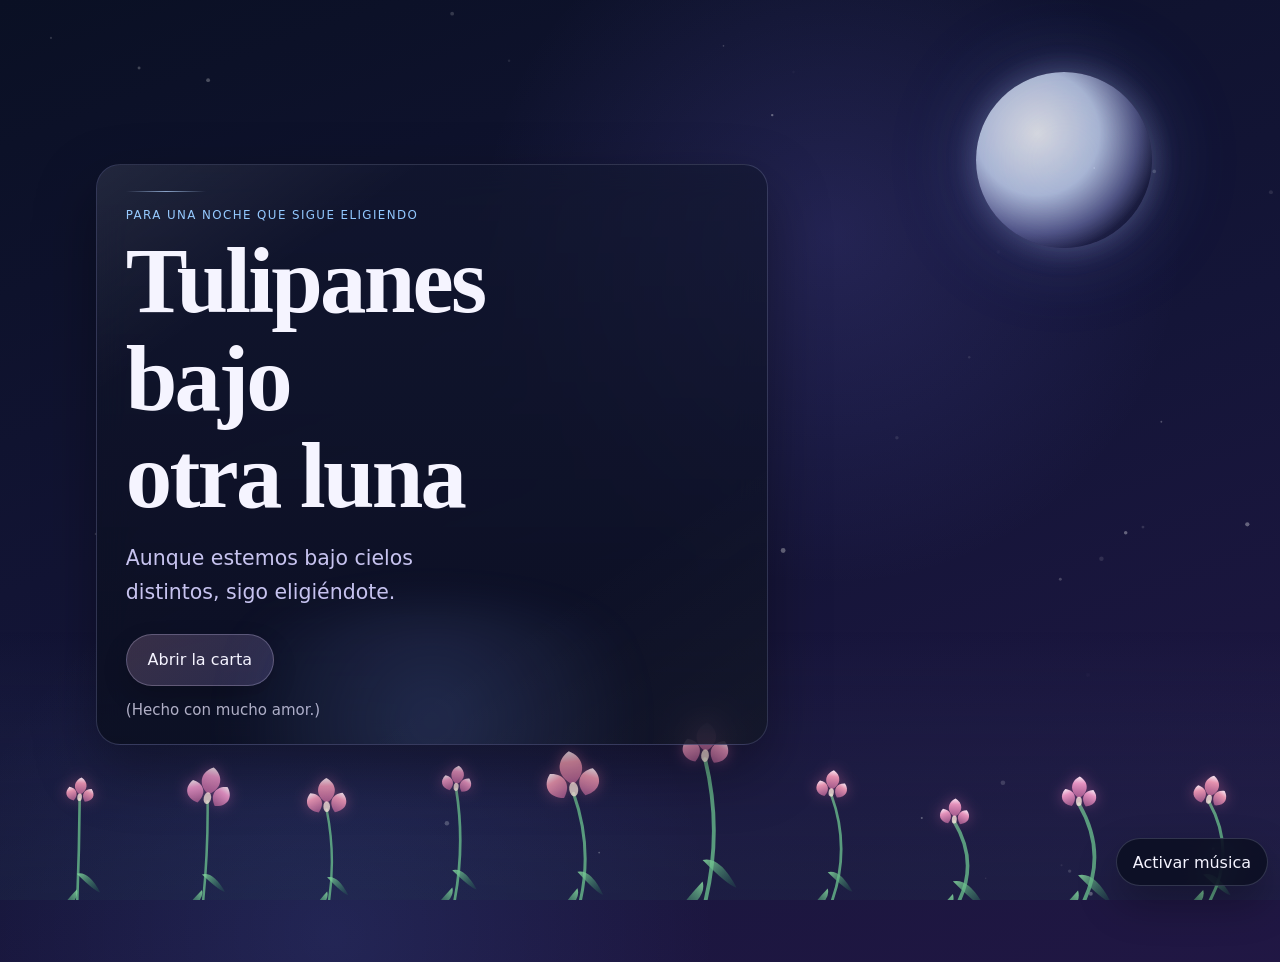
==== tulipanes-bajo-otra-luna.html @ ce3b60b4 "inicio" ====
<!DOCTYPE html>
<html lang="es">
<head>
  <meta charset="UTF-8">
  <meta name="viewport" content="width=device-width, initial-scale=1.0, viewport-fit=cover">
  <title>Tulipanes bajo otra luna</title>
  <link rel="stylesheet" href="tulipanes-bajo-otra-luna.css">
</head>
<body class="intro-locked">
  <div class="scene" aria-hidden="true">
    <div class="moon"></div>
    <canvas id="sky"></canvas>
  </div>

  <main class="page">
    <section class="hero" id="top">
      <div class="hero-card">
        <div class="hero-ornament" aria-hidden="true"></div>
        <p class="eyebrow">Para una noche que sigue eligiendo</p>
        <h1>Tulipanes bajo otra luna</h1>
        <p class="hero-subtitle">Aunque estemos bajo cielos distintos, sigo eligiéndote.</p>
        <div class="hero-actions">
          <button id="openLetter" class="btn" type="button">Abrir la carta</button>
        </div>
        <p class="hero-note">(Hecho con mucho amor.)</p>
      </div>
    </section>

    <section class="content" aria-label="Carta y detalles">
      <article id="letterPanel" class="panel letter-panel" tabindex="-1" aria-hidden="true" hidden>
        <div class="split">
          <div>
            <h2 id="letterHeading">Feliz cumpleaños, mi amor 🌷</h2>
            <div id="letterBody" class="letter-body"></div>
            <div class="section-actions">
              <button id="letterNext" class="btn secondary" type="button">Ver cuánto llevamos</button>
            </div>
          </div>
          <div id="photoFrame" class="photo-frame">
            <img id="photo" alt="">
          </div>
        </div>
      </article>

      <section id="counterSection" class="panel reveal-panel" aria-labelledby="counterHeading" hidden>
        <h2 id="counterHeading">Llevamos</h2>
        <p class="stat-copy">El tiempo no se ha puesto de acuerdo con la distancia.</p>
        <div class="counter-grid">
          <div id="counterValue" class="counter-value" aria-live="polite">0 años, 0 meses, 0 días, 00:00:00</div>
        </div>
        <div class="section-actions">
          <button id="counterNext" class="btn secondary" type="button">Seguir</button>
        </div>
      </section>

      <section id="closingSection" class="panel closing reveal-panel" aria-labelledby="closingHeading" hidden>
        <h2 id="closingHeading" class="sr-only">Cierre</h2>
        <p class="closing-quote">No te dejaré solita nunca.</p>
        <button id="backToTop" class="btn" type="button">Releer desde el inicio</button>
      </section>
    </section>
  </main>

  <button id="musicToggle" class="music-toggle" type="button" hidden aria-pressed="false">
    Activar música
  </button>
  <audio id="bgMusic" loop preload="none" aria-hidden="true"></audio>

  <script src="tulipanes-bajo-otra-luna.js"></script>
</body>
</html>
---- tulipanes-bajo-otra-luna.css ----
:root {
  color-scheme: dark;
  --bg-1: #0a1024;
  --bg-2: #141538;
  --bg-3: #27184a;
  --panel: rgba(12, 17, 38, 0.72);
  --panel-strong: rgba(10, 14, 30, 0.84);
  --line: rgba(190, 194, 255, 0.2);
  --text: #f5f4ff;
  --muted: #c7c3ef;
  --accent: #f4b5d7;
  --accent-2: #b6a8ff;
  --accent-3: #92c8ff;
  --focus: #fff0a6;
  --shadow: 0 24px 60px rgba(0, 0, 0, 0.35);
  --radius: 24px;
  --content-width: min(92vw, 68rem);
  --header-offset: 5rem;
  --safe-top: env(safe-area-inset-top, 0px);
  --safe-right: env(safe-area-inset-right, 0px);
  --safe-bottom: env(safe-area-inset-bottom, 0px);
  --safe-left: env(safe-area-inset-left, 0px);
}

* {
  box-sizing: border-box;
}

html {
  scroll-behavior: smooth;
}

body {
  margin: 0;
  min-height: 100vh;
  min-height: 100svh;
  font-family: ui-sans-serif, system-ui, -apple-system, BlinkMacSystemFont, "Segoe UI", sans-serif;
  color: var(--text);
  background:
    radial-gradient(circle at 50% 20%, rgba(133, 120, 255, 0.16), transparent 22rem),
    radial-gradient(circle at 20% 80%, rgba(101, 150, 255, 0.12), transparent 24rem),
    linear-gradient(160deg, var(--bg-1), var(--bg-2) 42%, var(--bg-3));
  background-size: 130% 130%;
  animation: nightShift 24s ease-in-out infinite alternate;
  overflow-x: hidden;
}

body.intro-locked {
  height: 100vh;
  height: 100svh;
  overflow: hidden;
}

body.motion-reduced,
body.motion-reduced * {
  animation-duration: 0.001ms !important;
  animation-iteration-count: 1 !important;
  transition-duration: 0.001ms !important;
  scroll-behavior: auto !important;
}

body::before {
  content: "";
  position: fixed;
  inset: 0;
  background:
    radial-gradient(circle at 15% 20%, rgba(255, 255, 255, 0.045), transparent 0.18rem),
    radial-gradient(circle at 78% 28%, rgba(255, 255, 255, 0.05), transparent 0.14rem),
    radial-gradient(circle at 62% 8%, rgba(255, 255, 255, 0.05), transparent 0.11rem),
    radial-gradient(circle at 85% 75%, rgba(255, 255, 255, 0.04), transparent 0.16rem);
  opacity: 0.8;
  pointer-events: none;
  mix-blend-mode: screen;
}

a,
button {
  font: inherit;
}

button {
  border: 0;
  cursor: pointer;
}

button:focus-visible,
a:focus-visible {
  outline: 3px solid var(--focus);
  outline-offset: 4px;
}

.scene {
  position: fixed;
  inset: 0;
  z-index: 0;
  pointer-events: none;
}

.moon {
  position: absolute;
  top: 8vh;
  right: 10vw;
  width: clamp(7rem, 18vw, 11rem);
  aspect-ratio: 1;
  border-radius: 50%;
  background:
    radial-gradient(circle at 35% 35%, rgba(255, 255, 255, 0.95), rgba(212, 226, 255, 0.88) 38%, rgba(173, 180, 255, 0.4) 62%, rgba(173, 180, 255, 0.02) 75%, transparent 78%);
  box-shadow:
    0 0 30px rgba(185, 198, 255, 0.3),
    0 0 80px rgba(156, 151, 255, 0.16),
    0 0 140px rgba(127, 180, 255, 0.12);
  filter: saturate(1.05);
  opacity: 0.88;
  animation: moonFloat 12s ease-in-out infinite;
}

.moon::before {
  content: "";
  position: absolute;
  inset: -18%;
  border-radius: 50%;
  background: radial-gradient(circle, rgba(189, 214, 255, 0.12), transparent 66%);
  filter: blur(10px);
}

#sky {
  width: 100%;
  height: 100%;
  display: block;
}

.page {
  position: relative;
  z-index: 1;
  width: min(calc(100vw - 1.2rem - var(--safe-left) - var(--safe-right)), 68rem);
  margin: 0 auto;
  padding: calc(0.85rem + var(--safe-top)) var(--safe-right) calc(4rem + var(--safe-bottom)) var(--safe-left);
}

.hero {
  min-height: calc(100vh - 1.5rem - var(--safe-top));
  min-height: calc(100svh - 1.5rem - var(--safe-top));
  display: grid;
  align-items: center;
  padding: 2.4rem 0 2rem;
}

.hero-card,
.panel {
  position: relative;
  background: linear-gradient(180deg, rgba(18, 23, 47, 0.68), rgba(10, 14, 30, 0.82));
  border: 1px solid var(--line);
  border-radius: var(--radius);
  box-shadow: var(--shadow);
  backdrop-filter: blur(16px);
  overflow: hidden;
}

.hero-card {
  max-width: 42rem;
  padding: 2.2rem 1.5rem 1.5rem;
}

.hero-card::after {
  content: "";
  position: absolute;
  left: 8%;
  right: 8%;
  bottom: -16%;
  height: 40%;
  border-radius: 50%;
  background: radial-gradient(circle, rgba(128, 161, 255, 0.18), transparent 68%);
  filter: blur(20px);
  pointer-events: none;
}

.hero-card::before,
.panel::before {
  content: "";
  position: absolute;
  inset: 0;
  background: linear-gradient(145deg, rgba(255, 255, 255, 0.08), transparent 22%, transparent 72%, rgba(255, 255, 255, 0.03));
  pointer-events: none;
}

.hero-ornament {
  width: 5rem;
  height: 1px;
  margin-bottom: 1rem;
  background: linear-gradient(90deg, rgba(255, 255, 255, 0), rgba(180, 213, 255, 0.85), rgba(255, 255, 255, 0));
  opacity: 0.85;
}

.eyebrow {
  margin: 0 0 0.65rem;
  color: var(--accent-3);
  letter-spacing: 0.12em;
  text-transform: uppercase;
  font-size: 0.74rem;
}

h1,
h2,
h3 {
  margin: 0;
  font-family: ui-serif, Georgia, Cambria, "Times New Roman", serif;
  line-height: 1.05;
  letter-spacing: -0.03em;
}

h1 {
  max-width: 10ch;
  font-size: clamp(2.8rem, 9vw, 5.8rem);
  text-wrap: balance;
}

.hero-subtitle {
  max-width: 32rem;
  margin: 1rem 0 0;
  font-size: clamp(1.05rem, 2.4vw, 1.28rem);
  line-height: 1.7;
  color: var(--muted);
  text-wrap: balance;
}

.hero-actions {
  display: flex;
  flex-wrap: wrap;
  gap: 0.8rem;
  align-items: center;
  margin-top: 1.5rem;
}

.hero-note {
  margin: 0.95rem 0 0;
  color: rgba(235, 232, 255, 0.74);
  font-size: 0.94rem;
}

.content {
  display: grid;
  gap: 1rem;
  padding-top: 0.5rem;
}

body.intro-locked .content {
  visibility: hidden;
  pointer-events: none;
}

.btn {
  display: inline-flex;
  align-items: center;
  justify-content: center;
  gap: 0.55rem;
  min-height: 3.2rem;
  padding: 0.95rem 1.3rem;
  border-radius: 999px;
  background: linear-gradient(135deg, rgba(255, 194, 228, 0.18), rgba(176, 161, 255, 0.18));
  color: var(--text);
  border: 1px solid rgba(229, 216, 255, 0.26);
  box-shadow: 0 10px 24px rgba(0, 0, 0, 0.2);
  transition: transform 180ms ease, background 180ms ease, border-color 180ms ease;
  text-decoration: none;
}

.btn:hover {
  transform: translateY(-1px);
  background: linear-gradient(135deg, rgba(255, 194, 228, 0.24), rgba(176, 161, 255, 0.24));
}

.btn.secondary {
  background: rgba(16, 21, 44, 0.85);
}

.panel {
  padding: 1.35rem;
}

.letter-panel {
  opacity: 0;
  transform: translateY(1.2rem);
  transition: opacity 500ms ease, transform 500ms ease;
}

.reveal-panel {
  opacity: 0;
  transform: translateY(1.2rem);
  transition: opacity 500ms ease, transform 500ms ease;
}

.letter-panel[hidden],
.reveal-panel[hidden] {
  display: none;
}

.letter-panel.visible,
.reveal-panel.visible {
  opacity: 1;
  transform: translateY(0);
}

.panel h2 {
  font-size: clamp(1.9rem, 5vw, 3rem);
  margin-bottom: 1rem;
}

.letter-body {
  display: grid;
  gap: 1rem;
}

.letter-body p,
.section-copy,
.stat-copy {
  margin: 0;
  color: var(--muted);
  line-height: 1.8;
  font-size: 1rem;
}

.counter-grid {
  display: grid;
  gap: 0.75rem;
  margin-top: 0.85rem;
}

.counter-value {
  display: inline-flex;
  align-items: center;
  width: fit-content;
  min-height: 3rem;
  padding: 0.8rem 1rem;
  border-radius: 1rem;
  background: rgba(8, 12, 30, 0.65);
  border: 1px solid rgba(205, 215, 255, 0.18);
  color: #fff6fb;
  font-size: clamp(1rem, 3vw, 1.18rem);
  letter-spacing: 0.02em;
  flex-wrap: wrap;
}

.split {
  display: grid;
  gap: 1rem;
}

.photo-frame {
  display: none;
  margin-top: 1.2rem;
  padding: 0.9rem;
  border-radius: 1.3rem;
  border: 1px solid rgba(233, 228, 255, 0.16);
  background: rgba(8, 12, 27, 0.58);
  box-shadow: inset 0 1px 0 rgba(255, 255, 255, 0.06);
}

.photo-frame.visible {
  display: block;
}

.photo-frame img {
  display: block;
  width: 100%;
  height: auto;
  max-height: 24rem;
  object-fit: cover;
  border-radius: 1rem;
  border: 1px solid rgba(255, 255, 255, 0.08);
}

.copy-status {
  min-height: 1.4rem;
  margin-top: 0.7rem;
  color: var(--accent);
  font-size: 0.95rem;
}

.section-actions {
  display: flex;
  justify-content: flex-start;
  margin-top: 1.25rem;
}

.music-toggle {
  position: fixed;
  right: max(0.75rem, calc(0.75rem + var(--safe-right)));
  bottom: max(0.9rem, calc(0.9rem + var(--safe-bottom)));
  z-index: 5;
  min-height: 2.95rem;
  padding: 0.82rem 1rem;
  border-radius: 999px;
  color: var(--text);
  background: rgba(9, 13, 30, 0.78);
  border: 1px solid rgba(212, 220, 255, 0.18);
  backdrop-filter: blur(14px);
  box-shadow: 0 18px 40px rgba(0, 0, 0, 0.28);
}

.closing {
  text-align: center;
  padding: 1.6rem 1.2rem;
}

.closing-quote {
  margin: 0 0 1.1rem;
  font-family: ui-serif, Georgia, Cambria, "Times New Roman", serif;
  font-size: clamp(1.55rem, 4.6vw, 2.6rem);
  line-height: 1.35;
  color: #fff7fb;
  text-wrap: balance;
}

.sr-only {
  position: absolute;
  width: 1px;
  height: 1px;
  padding: 0;
  margin: -1px;
  overflow: hidden;
  clip: rect(0, 0, 0, 0);
  white-space: nowrap;
  border: 0;
}

@media (min-width: 700px) {
  .hero-card,
  .panel {
    padding: 1.6rem 1.8rem;
  }

  .content {
    gap: 1.2rem;
  }

  .split {
    grid-template-columns: 1.3fr 0.9fr;
    align-items: start;
  }
}

@media (max-width: 699px) {
  :root {
    --content-width: min(calc(100vw - 1.2rem - var(--safe-left) - var(--safe-right)), 42rem);
  }

  .moon {
    top: calc(4rem + var(--safe-top));
    right: 4vw;
    width: clamp(5.5rem, 24vw, 7.5rem);
    opacity: 0.78;
  }

  .page {
    width: 100%;
    padding-left: max(0.6rem, var(--safe-left));
    padding-right: max(0.6rem, var(--safe-right));
    padding-bottom: calc(3.5rem + var(--safe-bottom));
  }

  .hero {
    min-height: calc(100svh - var(--safe-top));
    padding: 1.3rem 0 1rem;
    align-items: center;
  }

  .hero-card,
  .panel {
    border-radius: 20px;
  }

  .hero-card {
    width: 100%;
    padding: 1.45rem 1rem 1.2rem;
  }

  .hero-ornament {
    width: 4.2rem;
    margin-bottom: 0.8rem;
  }

  h1 {
    max-width: 9ch;
    font-size: clamp(2.55rem, 12vw, 4rem);
  }

  .hero-subtitle {
    max-width: 20rem;
    font-size: 1.02rem;
    line-height: 1.7;
  }

  .hero-actions {
    gap: 0.7rem;
  }

  .btn {
    width: 100%;
    min-height: 3.35rem;
    padding-inline: 1rem;
  }

  .panel {
    padding: 1.1rem 1rem;
  }

  .panel h2 {
    font-size: clamp(1.55rem, 8vw, 2.1rem);
  }

  .letter-body p,
  .section-copy,
  .stat-copy {
    font-size: 0.98rem;
    line-height: 1.75;
  }

  .counter-value {
    width: 100%;
    font-size: 0.98rem;
    line-height: 1.5;
  }

  .photo-frame {
    margin-top: 0.4rem;
  }

  .photo-frame img {
    max-height: 16rem;
  }

  .closing {
    padding: 1.35rem 1rem;
  }

  .closing-quote {
    font-size: clamp(1.35rem, 7vw, 1.9rem);
  }

  .music-toggle {
    min-height: 3rem;
    padding: 0.82rem 0.95rem;
    font-size: 0.94rem;
  }
}

@media (max-width: 380px) {
  .hero {
    padding-top: 1.5rem;
  }

  .hero-card,
  .panel {
    border-radius: 18px;
  }

  .hero-card {
    padding: 1.2rem 0.9rem 1.1rem;
  }

  .eyebrow {
    font-size: 0.68rem;
  }

  .counter-value {
    padding: 0.75rem 0.85rem;
  }
}

@media (prefers-reduced-motion: reduce) {
  html {
    scroll-behavior: auto;
  }

  body {
    animation: none;
  }

  .moon,
  .letter-panel,
  .btn {
    transition: none;
    animation: none;
  }
}

@keyframes nightShift {
  from {
    background-position: 0% 50%;
  }
  to {
    background-position: 100% 50%;
  }
}

@keyframes moonFloat {
  0%, 100% {
    transform: translate3d(0, 0, 0);
  }
  50% {
    transform: translate3d(0, -0.4rem, 0);
  }
}
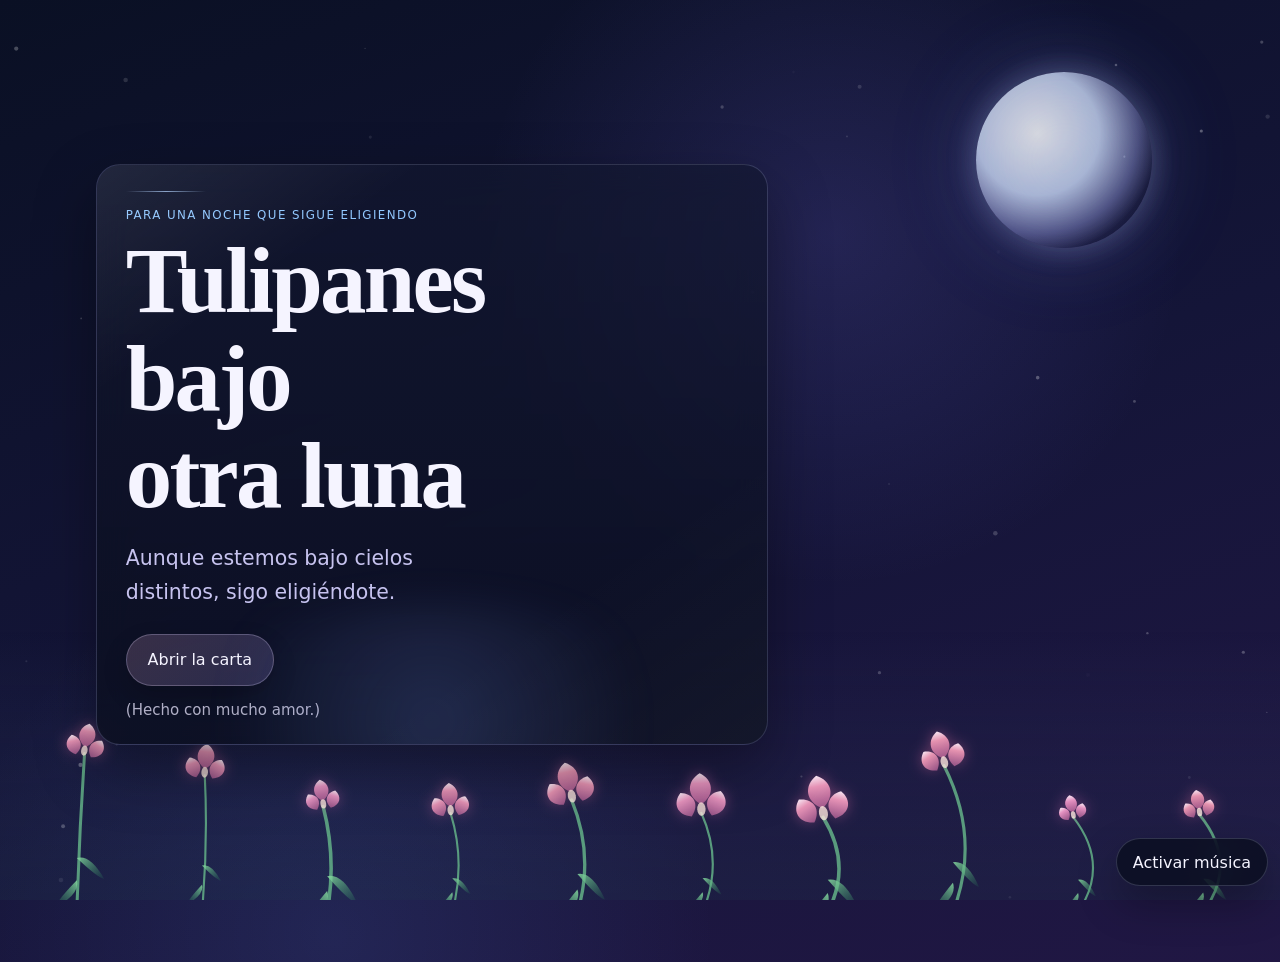
==== commit 06fc7453: "actualizacion" ====
--- a/tulipanes-bajo-otra-luna.html
+++ b/tulipanes-bajo-otra-luna.html
@@ -56,10 +56,42 @@
       <section id="closingSection" class="panel closing reveal-panel" aria-labelledby="closingHeading" hidden>
         <h2 id="closingHeading" class="sr-only">Cierre</h2>
         <p class="closing-quote">No te dejaré solita nunca.</p>
-        <button id="backToTop" class="btn" type="button">Releer desde el inicio</button>
+        <button id="openGiftModal" class="btn" type="button">Elige un regalo</button>
       </section>
     </section>
   </main>
+
+  <div id="giftModal" class="modal" hidden aria-hidden="true">
+    <div
+      class="modal-dialog"
+      role="dialog"
+      aria-modal="true"
+      aria-labelledby="giftModalTitle"
+      aria-describedby="giftModalCopy"
+    >
+      <button id="closeGiftModal" class="modal-close" type="button" aria-label="Cerrar regalo">
+        x
+      </button>
+      <p class="eyebrow">Sorpresa final</p>
+      <h2 id="giftModalTitle">Elige un regalo</h2>
+      <p id="giftModalCopy" class="modal-copy">
+        ¿Cómo quieres elegir tu detalle? Puedes hacerlo a ciegas o viendo las tres opciones.
+      </p>
+      <div class="gift-actions">
+        <button id="giftManual" class="btn secondary" type="button">Elegir a ciegas</button>
+        <button id="giftRandom" class="btn" type="button">Elegir viendo</button>
+      </div>
+      <div id="giftDeck" class="gift-deck" aria-label="Cartas sorpresa"></div>
+      <p id="giftStatus" class="gift-status" aria-live="polite">
+        Primero elige si prefieres a ciegas o viendo las tres opciones.
+      </p>
+      <div id="giftReveal" class="gift-reveal" hidden>
+        <h3 id="giftRevealTitle"></h3>
+        <p id="giftRevealText"></p>
+        <button id="backToTop" class="btn secondary" type="button">Volver a leer desde el inicio</button>
+      </div>
+    </div>
+  </div>
 
   <button id="musicToggle" class="music-toggle" type="button" hidden aria-pressed="false">
     Activar música
--- a/tulipanes-bajo-otra-luna.css
+++ b/tulipanes-bajo-otra-luna.css
@@ -51,6 +51,10 @@
   overflow: hidden;
 }
 
+body.modal-open {
+  overflow: hidden;
+}
+
 body.motion-reduced,
 body.motion-reduced * {
   animation-duration: 0.001ms !important;
@@ -411,6 +415,232 @@
   text-wrap: balance;
 }
 
+.modal {
+  position: fixed;
+  inset: 0;
+  z-index: 10;
+  display: grid;
+  place-items: center;
+  padding: 1rem;
+  background: rgba(4, 7, 18, 0.7);
+  backdrop-filter: blur(18px);
+}
+
+.modal[hidden] {
+  display: none;
+}
+
+.modal-dialog {
+  position: relative;
+  width: min(100%, 56rem);
+  max-height: calc(100svh - 2rem);
+  overflow-y: auto;
+  padding: 1.4rem;
+  border-radius: 1.75rem;
+  border: 1px solid rgba(217, 224, 255, 0.16);
+  background:
+    radial-gradient(circle at top, rgba(153, 188, 255, 0.12), transparent 40%),
+    linear-gradient(180deg, rgba(17, 22, 46, 0.94), rgba(10, 14, 28, 0.98));
+  box-shadow: 0 30px 80px rgba(0, 0, 0, 0.5);
+}
+
+.modal-close {
+  position: absolute;
+  top: 0.9rem;
+  right: 0.9rem;
+  width: 2.5rem;
+  height: 2.5rem;
+  display: inline-flex;
+  align-items: center;
+  justify-content: center;
+  border-radius: 999px;
+  background: rgba(255, 255, 255, 0.08);
+  color: var(--text);
+  border: 1px solid rgba(255, 255, 255, 0.12);
+}
+
+.modal-copy {
+  margin: 0.75rem 0 0;
+  color: var(--muted);
+  line-height: 1.7;
+}
+
+.gift-actions {
+  display: flex;
+  flex-wrap: wrap;
+  gap: 0.8rem;
+  margin-top: 1.25rem;
+}
+
+.gift-actions .btn,
+.gift-actions .btn.secondary {
+  background: rgba(16, 21, 44, 0.85);
+  border: 1px solid rgba(229, 216, 255, 0.26);
+}
+
+.gift-actions .btn:hover,
+.gift-actions .btn.secondary:hover {
+  background: rgba(27, 35, 72, 0.92);
+}
+
+.gift-actions .btn.is-active,
+.gift-actions .btn.secondary.is-active {
+  background: linear-gradient(135deg, rgba(255, 194, 228, 0.24), rgba(176, 161, 255, 0.24));
+  border-color: rgba(255, 232, 246, 0.5);
+  box-shadow: 0 12px 28px rgba(0, 0, 0, 0.28);
+}
+
+.gift-deck {
+  display: grid;
+  grid-template-columns: repeat(3, minmax(0, 1fr));
+  gap: 1rem;
+  margin-top: 1.25rem;
+  perspective: 1200px;
+}
+
+.gift-card {
+  padding: 0;
+  min-height: 17rem;
+  border-radius: 1.5rem;
+  background: transparent;
+  border: 0;
+  perspective: 1200px;
+  transition: transform 180ms ease, opacity 180ms ease;
+}
+
+.gift-card:disabled {
+  cursor: default;
+}
+
+.gift-card:not(:disabled):hover {
+  transform: translateY(-4px);
+}
+
+.gift-card.muted {
+  opacity: 0.38;
+  transform: scale(0.98);
+}
+
+.gift-card.selected {
+  transform: translateY(-4px) scale(1.02);
+}
+
+.gift-card-inner {
+  position: relative;
+  display: block;
+  width: 100%;
+  min-height: 17rem;
+  transform-style: preserve-3d;
+  transition: transform 700ms ease;
+}
+
+.gift-card.revealed .gift-card-inner {
+  transform: rotateY(180deg);
+}
+
+.gift-deck.show-fronts .gift-card-inner {
+  transform: rotateY(180deg);
+}
+
+.gift-card-face {
+  position: absolute;
+  inset: 0;
+  display: flex;
+  flex-direction: column;
+  align-items: center;
+  justify-content: center;
+  gap: 0.85rem;
+  padding: 1.25rem;
+  border-radius: 1.5rem;
+  backface-visibility: hidden;
+  -webkit-backface-visibility: hidden;
+  overflow: hidden;
+}
+
+.gift-card-back {
+  background:
+    radial-gradient(circle at 50% 15%, rgba(255, 255, 255, 0.14), transparent 22%),
+    linear-gradient(160deg, rgba(118, 155, 255, 0.25), rgba(244, 181, 215, 0.24), rgba(31, 40, 82, 0.96));
+  border: 1px solid rgba(243, 236, 255, 0.22);
+  box-shadow:
+    inset 0 1px 0 rgba(255, 255, 255, 0.1),
+    0 18px 40px rgba(0, 0, 0, 0.28);
+}
+
+.gift-card-back::before {
+  content: "";
+  position: absolute;
+  inset: 0.8rem;
+  border-radius: 1.1rem;
+  border: 1px dashed rgba(255, 245, 252, 0.24);
+}
+
+.gift-card-front {
+  transform: rotateY(180deg);
+  background: linear-gradient(180deg, rgba(255, 244, 249, 0.94), rgba(235, 240, 255, 0.88));
+  color: #1a1730;
+  text-align: center;
+  border: 1px solid rgba(255, 255, 255, 0.42);
+}
+
+.gift-card.selected .gift-card-front {
+  box-shadow: 0 20px 44px rgba(0, 0, 0, 0.24);
+  border-color: rgba(255, 255, 255, 0.72);
+}
+
+.gift-card-mark {
+  position: relative;
+  font-family: ui-serif, Georgia, Cambria, "Times New Roman", serif;
+  font-size: clamp(2.8rem, 7vw, 4.4rem);
+  line-height: 1;
+  color: #fff7fb;
+}
+
+.gift-card-label {
+  position: relative;
+  font-size: 0.88rem;
+  letter-spacing: 0.22em;
+  text-transform: uppercase;
+  color: rgba(255, 246, 252, 0.92);
+}
+
+.gift-card-title {
+  font-family: ui-serif, Georgia, Cambria, "Times New Roman", serif;
+  font-size: clamp(1.35rem, 3.2vw, 1.8rem);
+  line-height: 1.15;
+}
+
+.gift-card-copy {
+  font-size: 0.98rem;
+  line-height: 1.65;
+  color: rgba(31, 28, 48, 0.82);
+}
+
+.gift-status {
+  min-height: 1.5rem;
+  margin: 1rem 0 0;
+  color: var(--accent);
+  line-height: 1.5;
+}
+
+.gift-reveal {
+  margin-top: 1rem;
+  padding: 1rem;
+  border-radius: 1.25rem;
+  background: rgba(255, 255, 255, 0.06);
+  border: 1px solid rgba(255, 255, 255, 0.08);
+}
+
+.gift-reveal h3 {
+  font-size: clamp(1.3rem, 4vw, 1.8rem);
+}
+
+.gift-reveal p {
+  margin: 0.6rem 0 1rem;
+  color: var(--muted);
+  line-height: 1.7;
+}
+
 .sr-only {
   position: absolute;
   width: 1px;
@@ -537,6 +767,85 @@
     font-size: clamp(1.35rem, 7vw, 1.9rem);
   }
 
+  .modal-dialog {
+    max-height: calc(100svh - 0.8rem);
+    padding: 0.95rem 0.75rem 0.85rem;
+  }
+
+  .gift-actions {
+    gap: 0.45rem;
+    flex-wrap: nowrap;
+  }
+
+  .gift-actions .btn,
+  .gift-actions .btn.secondary {
+    width: auto;
+    min-height: 2.8rem;
+    flex: 1 1 0;
+    padding: 0.72rem 0.7rem;
+    font-size: 0.92rem;
+  }
+
+  .gift-deck {
+    grid-template-columns: repeat(3, minmax(0, 1fr));
+    gap: 0.45rem;
+    margin-top: 0.9rem;
+  }
+
+  .gift-card,
+  .gift-card-inner {
+    min-height: 9.5rem;
+  }
+
+  .gift-card-face {
+    gap: 0.45rem;
+    padding: 0.75rem 0.45rem;
+    border-radius: 1rem;
+  }
+
+  .gift-card-back::before {
+    inset: 0.45rem;
+    border-radius: 0.8rem;
+  }
+
+  .gift-card-mark {
+    font-size: clamp(1.8rem, 7vw, 2.6rem);
+  }
+
+  .gift-card-label {
+    font-size: 0.58rem;
+    letter-spacing: 0.14em;
+  }
+
+  .gift-card-title {
+    font-size: clamp(0.95rem, 3.8vw, 1.15rem);
+    line-height: 1.08;
+  }
+
+  .gift-card-copy {
+    font-size: 0.72rem;
+    line-height: 1.35;
+  }
+
+  .gift-status {
+    margin-top: 0.8rem;
+    font-size: 0.92rem;
+  }
+
+  .gift-reveal {
+    margin-top: 0.85rem;
+    padding: 0.85rem;
+  }
+
+  .gift-reveal h3 {
+    font-size: 1.1rem;
+  }
+
+  .gift-reveal p {
+    font-size: 0.92rem;
+    line-height: 1.55;
+  }
+
   .music-toggle {
     min-height: 3rem;
     padding: 0.82rem 0.95rem;
@@ -564,6 +873,39 @@
 
   .counter-value {
     padding: 0.75rem 0.85rem;
+  }
+
+  .modal-dialog {
+    padding: 0.85rem 0.6rem 0.75rem;
+  }
+
+  .gift-actions .btn,
+  .gift-actions .btn.secondary {
+    min-height: 2.65rem;
+    padding: 0.65rem 0.45rem;
+    font-size: 0.84rem;
+  }
+
+  .gift-deck {
+    gap: 0.35rem;
+  }
+
+  .gift-card,
+  .gift-card-inner {
+    min-height: 8.6rem;
+  }
+
+  .gift-card-face {
+    padding: 0.65rem 0.35rem;
+  }
+
+  .gift-card-title {
+    font-size: 0.88rem;
+  }
+
+  .gift-card-copy {
+    font-size: 0.66rem;
+    line-height: 1.28;
   }
 }
 
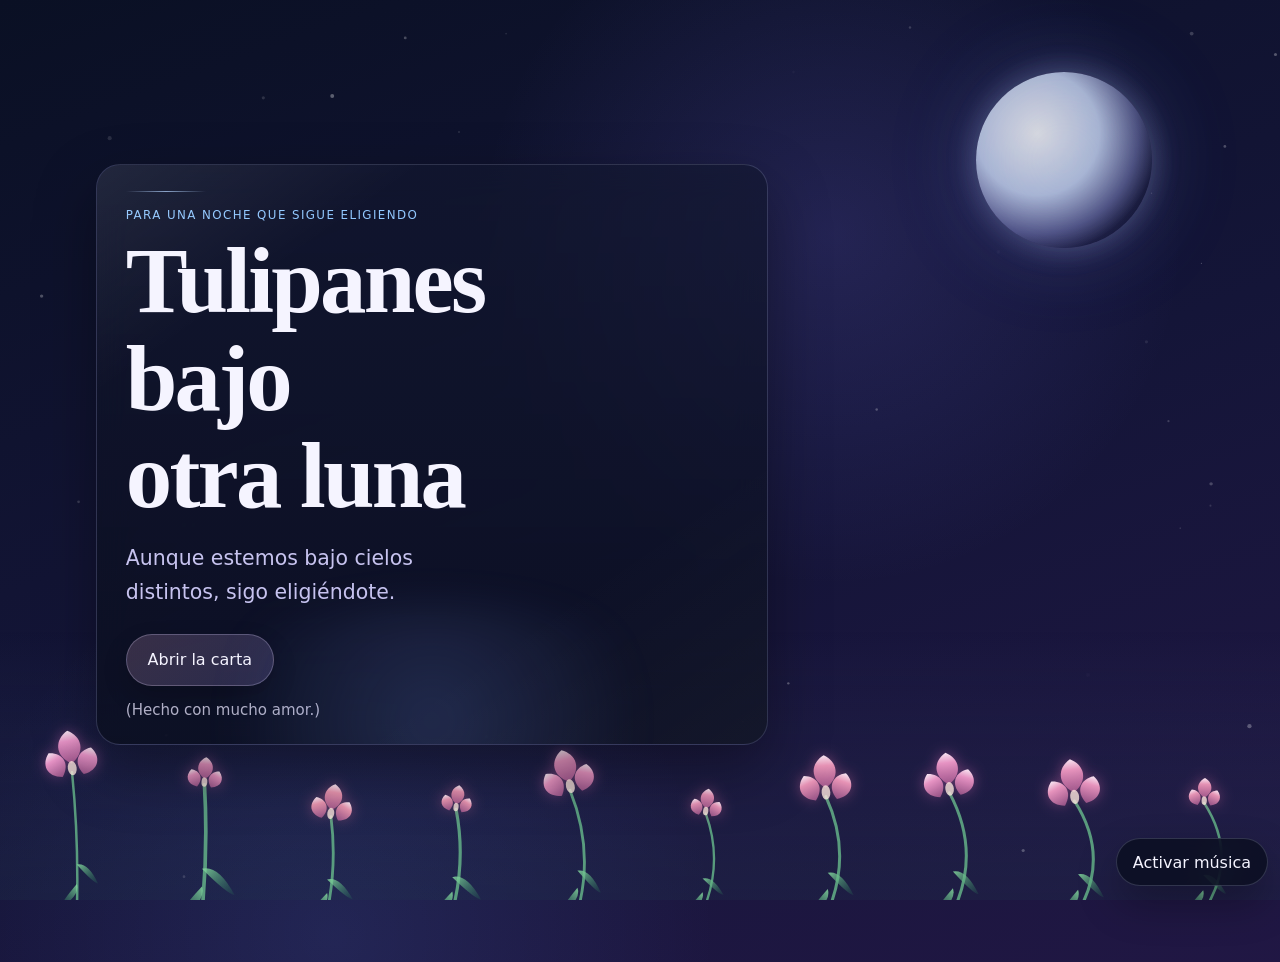
==== commit 4224a016: "ahora si ultimo" ====
--- a/tulipanes-bajo-otra-luna.html
+++ b/tulipanes-bajo-otra-luna.html
@@ -44,7 +44,7 @@
 
       <section id="counterSection" class="panel reveal-panel" aria-labelledby="counterHeading" hidden>
         <h2 id="counterHeading">Llevamos</h2>
-        <p class="stat-copy">El tiempo no se ha puesto de acuerdo con la distancia.</p>
+        <p class="stat-copy">Tanto tiempo siendo feliz a tu lado</p>
         <div class="counter-grid">
           <div id="counterValue" class="counter-value" aria-live="polite">0 años, 0 meses, 0 días, 00:00:00</div>
         </div>
